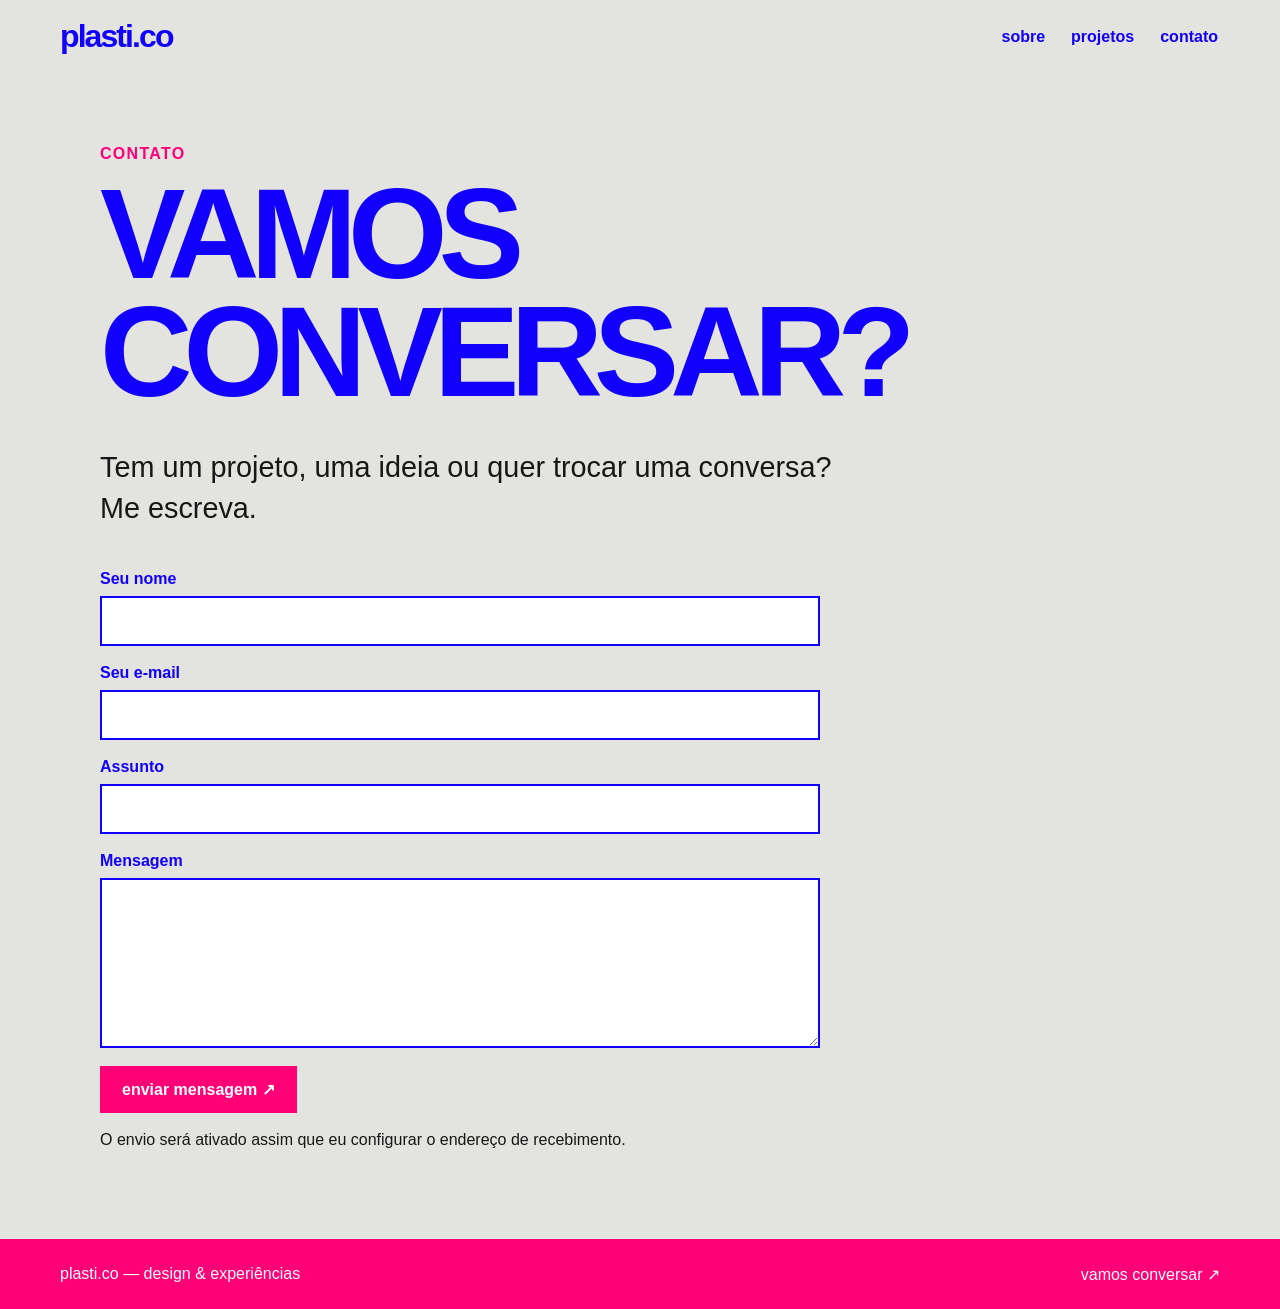
==== contato.html @ 3caf6991 "Cria página de contato com formulário" ====
<!DOCTYPE html>
<html lang="pt-BR">
<head>
<meta charset="UTF-8">
<meta name="viewport" content="width=device-width, initial-scale=1">
<meta name="description" content="Portfólio de direção de arte, design gráfico e experiências digitais.">
<title>plasti.co — Contato</title>
<link rel="stylesheet" href="style.css">
<link rel="stylesheet" href="pages.css">

</head>
<body>
<header class="site-header">
<a class="site-logo" href="index.html">plasti.co</a>
<nav class="site-nav" aria-label="Navegação principal">
<a href="sobre.html">sobre</a><a href="projetos.html">projetos</a><a href="contato.html">contato</a>
</nav>
</header>
<main class="page-main">
<p class="page-kicker">contato</p>
<h1 class="page-title">VAMOS<br>CONVERSAR?</h1>
<p class="page-lead">Tem um projeto, uma ideia ou quer trocar uma conversa? Me escreva.</p>
<form class="contact-form" id="contact-form">
<label>Seu nome<input type="text" name="name" autocomplete="name" required></label>
<label>Seu e-mail<input type="email" name="email" autocomplete="email" required></label>
<label>Assunto<input type="text" name="subject" required></label>
<label>Mensagem<textarea name="message" required></textarea></label>
<button type="submit">enviar mensagem ↗</button>
<p id="form-status" role="status">O envio será ativado assim que eu configurar o endereço de recebimento.</p>
</form>
</main>
<footer class="page-footer"><span>plasti.co — design & experiências</span><a href="contato.html">vamos conversar ↗</a></footer>
</body>
</html>
---- style.css ----
/* RESET */

* {
    
    margin: 0;
    padding: 0;
    box-sizing: border-box;
}

/* GERAL */

body {

    background-color: #e3e3e0;
    font-family: Arial, Helvetica, sans-serif;
}

/* HEADER */

header {

    padding: 20px 60px;
}

nav {

    display: flex;
    justify-content: flex-end;
    align-items: center;
}

nav a {

    text-decoration: none;
    font-size: 1.4rem;
    font-weight: bold;
    padding: 20px 10px;
    color:#1100fa

}
nav a:hover {

    color:#fbff00;
    background-color:#ff0077;
}

/* HERO */

.hero {

    min-height: 80vh;
    display: flex;
    justify-content: center;
    align-items: center;
}

.hero h1 {

    color: blue;
    font-size: clamp(2rem, 16vw, 12rem);
    font-weight: bold;
    
}

/* INTRO */

.track-limite{

    width: 100%;
    overflow: hidden;
}
.track {

    color: #fbff05;
    display: flex;
    width: max-content;
    animation: marquee 12s linear infinite;
    background-color: rgb(48, 22, 248);
}
.track-02 {

    color: #fbff05;
    display: flex;
    width: max-content;
    animation: marquee 15s linear infinite;
    background-color: #ff0077;
}

.track-02 span {

    font-size: 40px;
    white-space: nowrap;
    padding-right: 50px;
}

.track span {

    font-size: 80px;
    white-space: nowrap;
    padding-right: 50px;
}

@keyframes marquee {
  from {
    transform: translateX(0);
  }

  to {
    transform: translateX(-50%);
  }
}

/* PROJETO EM DESTAQUE */

.last-project {

    max-width: 1200px;
    margin: 80px auto;

    display: flex;
    gap: 60px;

    align-items: center;
    justify-content: center;

    padding: 0 60px;
}

.project-content {

    flex: 1;
}

.project-title{

    color: #1100fa;
}
.project-content h2 {

    font-size: 3rem;
    margin-bottom: 20px;
}

.project-content p {

    margin-bottom: 12px;
    line-height: 1.4;
}

.project-frist-p {

    font-size: 24px;
}

.project-second-p {

    font-size: 16px;
}

.project-image {

    flex: 1;
}

.project-content span {

 font-style: italic;
}

.project-image img {

    width: 100%;
    display: block;
}

/* GALERIA */

.projects {

    max-width: 1200px;
    margin: 100px auto;
    padding: 0 60px;
}

.projects h2 {
    
    text-align: center;
    font-size: clamp(2rem, 12vw, 12rem);
    position: relative;
    top: -12px;
}

.projects-gallery {
     
    display: grid;
    grid-template-columns: repeat(6, 1fr);
    gap: 15px;
}

.projects-gallery img {

    width: 100%;
    display: block;
}

/* FOOTER */

footer {

    background-color: #ff0077;
    display: flex;
    justify-content:center;
    align-items: center;
    height: 70px;
    font-size: 16px;
}
.rodape-texto {

    display: flex;
    gap: 40px;
}

.rodape-texto a {

    color: #e1e0e3;
    text-decoration:none;
}

.rodape-texto a:hover {

    color:#fbff00;
}
---- pages.css ----
/* PÁGINAS INTERNAS */
:root { --portfolio-blue:#1100fa; --portfolio-pink:#ff0077; --portfolio-yellow:#fbff05; --portfolio-paper:#e3e3e0; }
body { background:var(--portfolio-paper); color:#171717; }
.site-header { padding:18px clamp(20px,5vw,60px); display:flex; justify-content:space-between; align-items:center; gap:24px; }
.site-logo { color:var(--portfolio-blue); text-decoration:none; font-size:clamp(1.4rem,3vw,2rem); font-weight:800; letter-spacing:-.06em; }
.site-nav { display:flex; flex-wrap:wrap; justify-content:flex-end; gap:8px 22px; }
.site-nav a { color:var(--portfolio-blue); text-decoration:none; font-weight:700; font-size:1rem; padding:8px 2px; }
.site-nav a:hover,.site-nav a[aria-current="page"] { color:var(--portfolio-pink); }
.page-main { width:min(1200px,100%); margin:0 auto; padding:clamp(28px,6vw,72px) clamp(20px,5vw,60px) 90px; }
.page-kicker { color:var(--portfolio-pink); font-weight:700; text-transform:uppercase; letter-spacing:.08em; }
.page-title { color:var(--portfolio-blue); font-size:clamp(3rem,10vw,8rem); line-height:.92; letter-spacing:-.07em; margin:12px 0 36px; }
.page-lead { max-width:760px; font-size:clamp(1.2rem,2.4vw,1.8rem); line-height:1.45; }
.page-copy { max-width:760px; line-height:1.7; font-size:1.05rem; }
.page-copy p+p { margin-top:18px; }
.page-footer { background:var(--portfolio-pink); color:#fff; padding:22px clamp(20px,5vw,60px); display:flex; justify-content:space-between; flex-wrap:wrap; gap:12px; }
.page-footer a { color:#fff; text-decoration:none; }
.storyboard { display:grid; grid-template-columns:repeat(12,minmax(0,1fr)); gap:18px; margin-top:52px; }
.story-card { grid-column:span 4; background:#fff; color:#171717; text-decoration:none; display:flex; flex-direction:column; min-width:0; }
.story-card:nth-child(3n+2) { transform:translateY(36px); }
.story-card img { width:100%; aspect-ratio:4/3; object-fit:cover; display:block; background:#d8d8d5; }
.story-card__caption { padding:14px 16px 18px; display:flex; justify-content:space-between; gap:12px; align-items:baseline; }
.story-card__caption strong { color:var(--portfolio-blue); }
.story-card__caption span { font-size:.85rem; }
.story-card:hover img { outline:4px solid var(--portfolio-pink); outline-offset:-4px; }
.image-dialog { border:0; padding:0; max-width:min(92vw,1100px); max-height:92vh; margin:auto; background:#111; color:#fff; }
.image-dialog::backdrop { background:rgba(0,0,0,.82); }
.image-dialog img { display:block; max-width:88vw; max-height:78vh; object-fit:contain; }
.dialog-bar { display:flex; justify-content:space-between; align-items:center; padding:12px 16px; }
.dialog-close { border:0; background:var(--portfolio-pink); color:white; font-size:1.4rem; width:36px; height:36px; cursor:pointer; }
.project-detail { display:grid; grid-template-columns:minmax(0,1.1fr) minmax(260px,.9fr); gap:clamp(24px,5vw,60px); align-items:start; }
.project-detail img { width:100%; display:block; }
.project-detail__text { line-height:1.7; }
.project-detail__text p+p { margin-top:16px; }
.project-nav { display:flex; justify-content:space-between; gap:20px; margin-top:48px; }
.project-nav a { color:var(--portfolio-blue); font-weight:bold; }
.contact-form { max-width:720px; margin-top:40px; display:grid; gap:18px; }
.contact-form label { display:grid; gap:8px; font-weight:700; color:var(--portfolio-blue); }
.contact-form input,.contact-form textarea { width:100%; border:2px solid var(--portfolio-blue); background:#fff; padding:14px; font:inherit; border-radius:0; }
.contact-form textarea { min-height:170px; resize:vertical; }
.contact-form button,.primary-link { border:0; background:var(--portfolio-pink); color:#fff; padding:14px 22px; font:inherit; font-weight:700; text-decoration:none; cursor:pointer; width:max-content; }
@media(max-width:760px) {
 .site-header { align-items:flex-start; flex-direction:column; }
 .site-nav { justify-content:flex-start; }
 .story-card { grid-column:span 6; }
 .story-card:nth-child(3n+2) { transform:none; }
 .project-detail { grid-template-columns:1fr; }
}
@media(max-width:480px) { .story-card { grid-column:span 12; } .page-title { font-size:clamp(3rem,17vw,5rem); } }
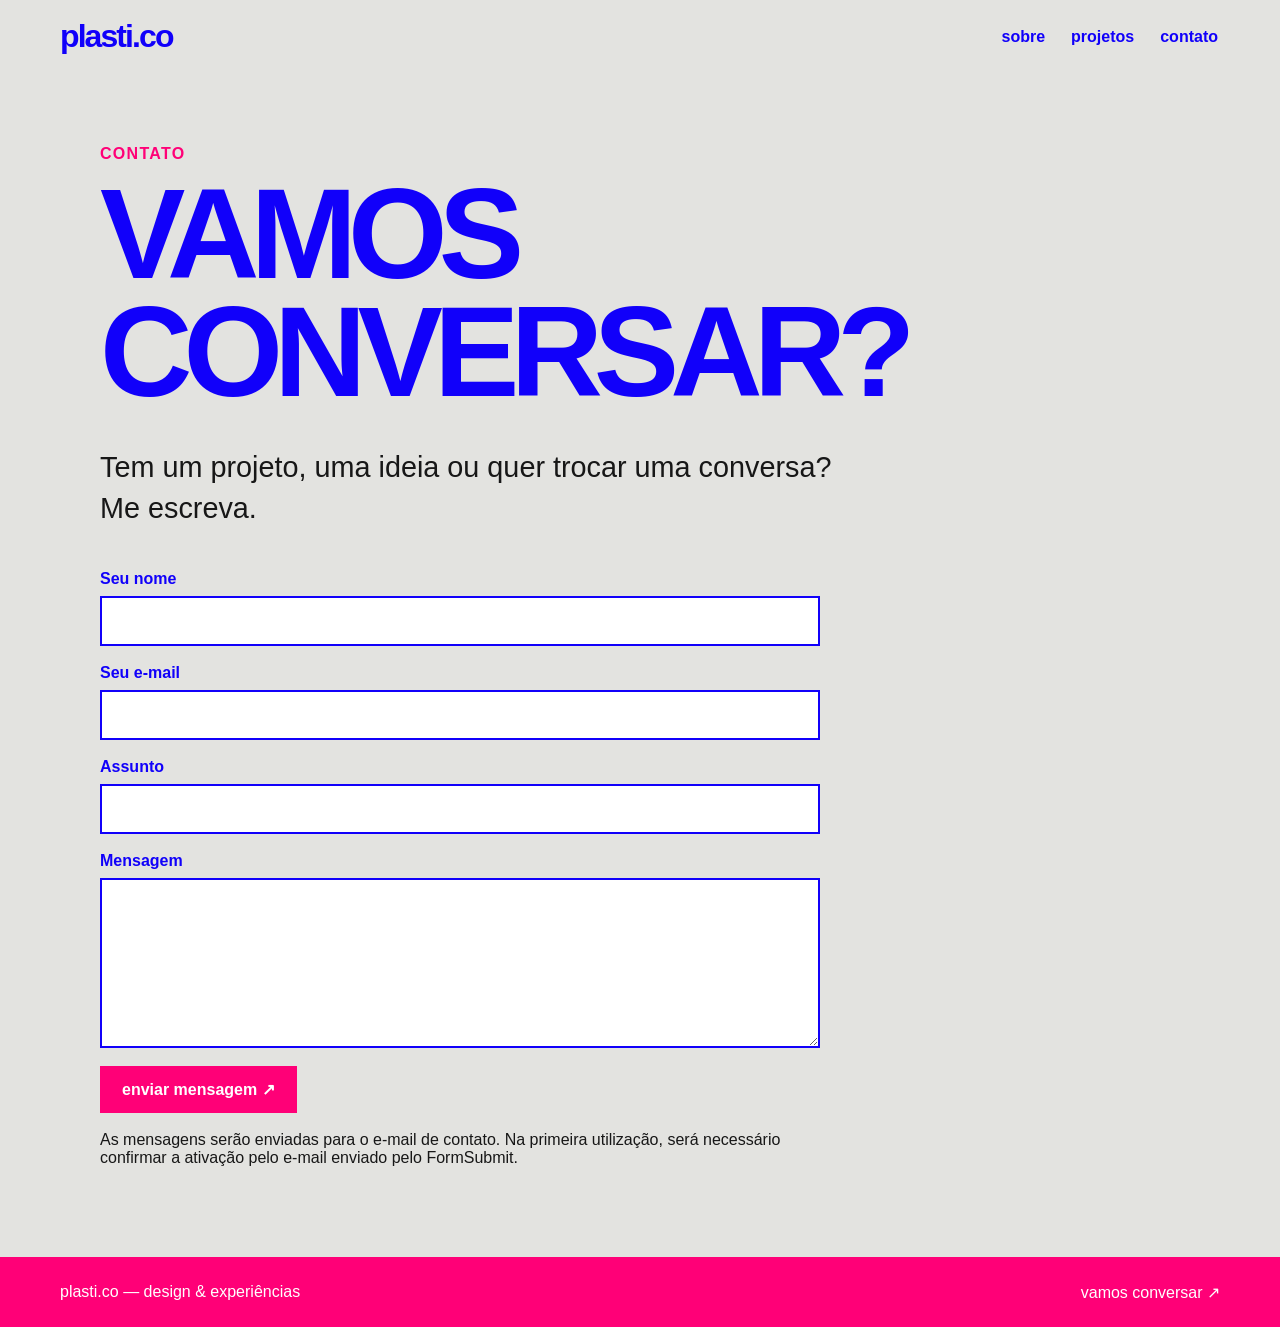
==== commit 5e373e44: "Conecta formulário do portfólio ao e-mail de contato" ====
--- a/contato.html
+++ b/contato.html
@@ -20,13 +20,16 @@
 <p class="page-kicker">contato</p>
 <h1 class="page-title">VAMOS<br>CONVERSAR?</h1>
 <p class="page-lead">Tem um projeto, uma ideia ou quer trocar uma conversa? Me escreva.</p>
-<form class="contact-form" id="contact-form">
+<form class="contact-form" id="contact-form" action="https://formsubmit.co/catasimonato@gmail.com" method="POST">
+<input type="hidden" name="_subject" value="Nova mensagem pelo portfólio plasti.co">
+<input type="hidden" name="_template" value="table">
+<input type="text" name="_honey" style="display:none" tabindex="-1" autocomplete="off">
 <label>Seu nome<input type="text" name="name" autocomplete="name" required></label>
 <label>Seu e-mail<input type="email" name="email" autocomplete="email" required></label>
 <label>Assunto<input type="text" name="subject" required></label>
 <label>Mensagem<textarea name="message" required></textarea></label>
 <button type="submit">enviar mensagem ↗</button>
-<p id="form-status" role="status">O envio será ativado assim que eu configurar o endereço de recebimento.</p>
+<p id="form-status" role="status">As mensagens serão enviadas para o e-mail de contato. Na primeira utilização, será necessário confirmar a ativação pelo e-mail enviado pelo FormSubmit.</p>
 </form>
 </main>
 <footer class="page-footer"><span>plasti.co — design & experiências</span><a href="contato.html">vamos conversar ↗</a></footer>
